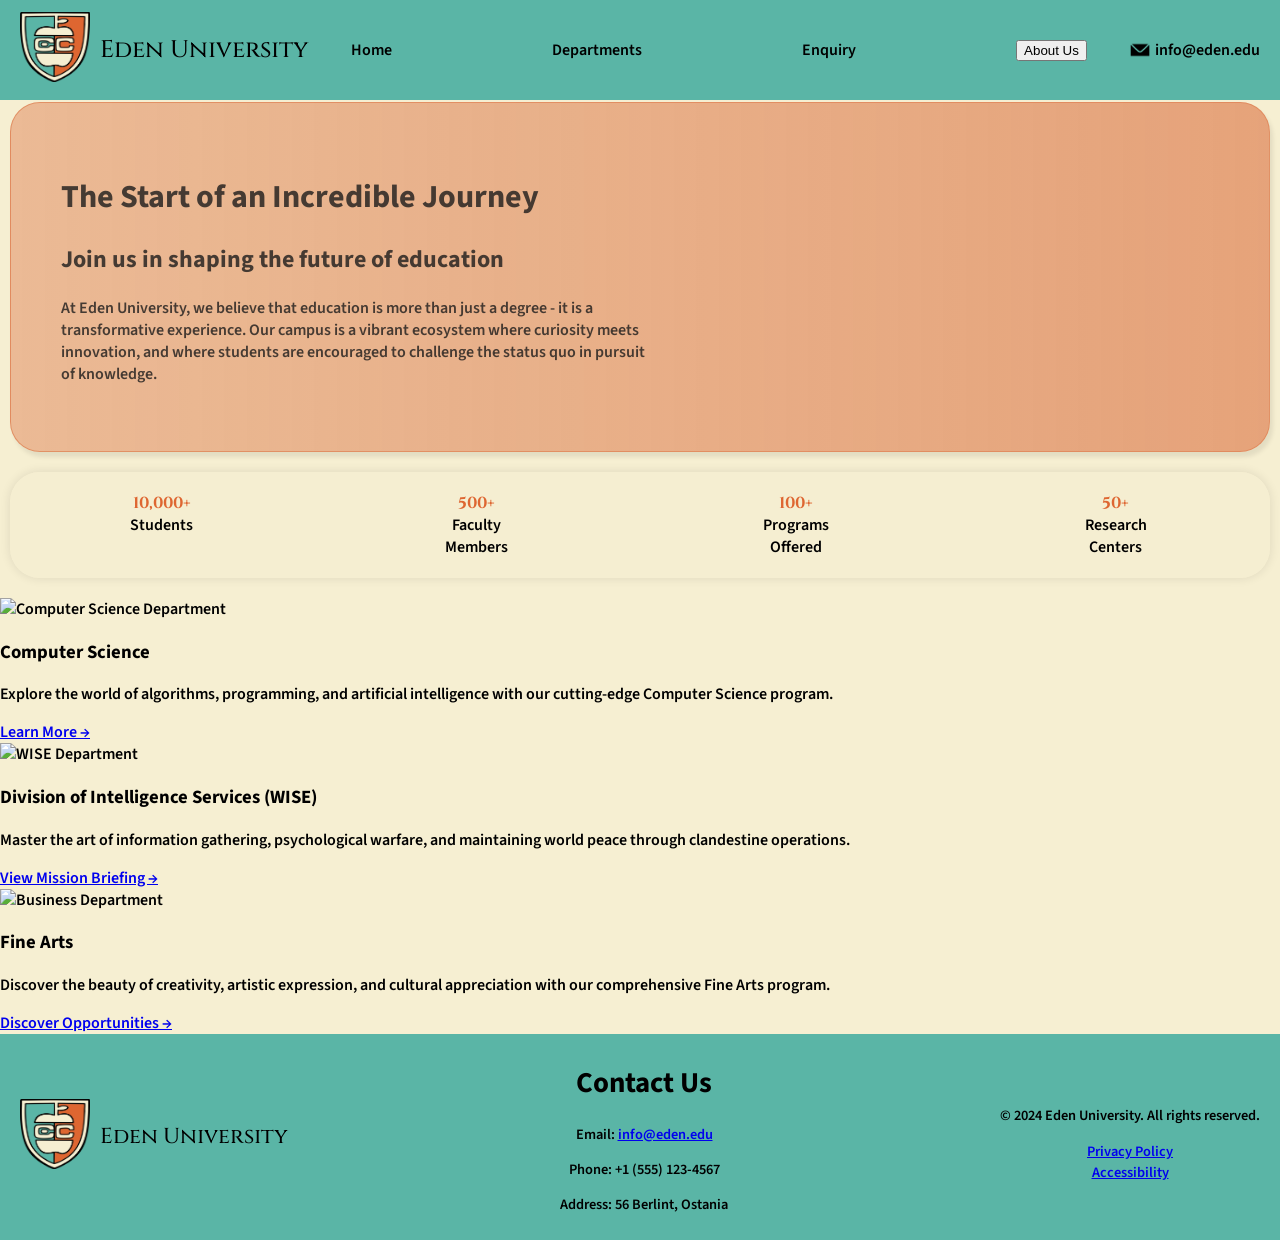
==== index.html @ e1a034c8 "Footer styles started" ====
<!DOCTYPE html>
<html lang="en">
<head>
    <meta charset="UTF-8">
    <meta name="viewport" content="width=device-width, initial-scale=1.0">
    <link rel="stylesheet" href="styles/global.css">
    <link rel="stylesheet" href="styles/home.css">
    <title>Eden University</title>
</head>
<body>
    <nav>
        <div class="logo-container">
            <a href="index.html">
                <img src="assets/logo.png" alt="Eden University Logo" class="logo">
            </a>
            <p class="university-name">Eden University</p>
        </div>
        <ul class="nav-links">
            <li><a href="index.html">Home</a></li>
            <li><a href="departments.html" target="_blank">Departments</a></li>
            <li><a href="enquiry.html" target="_blank">Enquiry</a></li>
            <li><button id="nav-about-us">About Us</button></li>
        </ul>
        <div class="email-info">
            <img src="assets/email.png" alt="Email Icon" class="email-icon">
            <a href="mailto:info@eden.edu">info@eden.edu</a>
        </div>
    </nav>
    <main>
            <header>
            <h1>The Start of an <span id="incredible-journey">Incredible Journey</span></h1>
            <h2>Join us in shaping the future of education</h2>
            <p>At Eden University, we believe that education is more than just a 
                degree - it is a transformative experience. Our campus is a vibrant 
                ecosystem where curiosity meets innovation, and where students are 
                encouraged to challenge the status quo in pursuit of knowledge.</p>
        </header>
        
        <ul class="statistics">
            <li><strong>10,000+</strong><br> Students</li>
            <li><strong>500+</strong><br> Faculty Members</li>
            <li><strong>100+</strong><br> Programs Offered</li>
            <li><strong>50+</strong><br> Research Centers</li>
        </ul>
        
        <article id="department-cards">
            <div class="card">
                <img scr="https://via.placeholder.com/300x200" alt="Computer Science Department">
                <div class="card-content">
                    <h3>Computer Science</h3>
                    <p>Explore the world of algorithms, programming, and artificial intelligence with our cutting-edge Computer Science program.</p>
                    <a href="departments.html#computer-science" target="_blank">Learn More &rarr;</a>
                </div>
            </div>
            <div class="card">
                <img src="https://via.placeholder.com/300x200" alt="WISE Department">
                <div class="card-content">
                    <h3>Division of Intelligence Services (WISE)</h3>
                    <p>Master the art of information gathering, psychological warfare, and maintaining world peace through clandestine operations.</p>
                    <a href="departments.html#wise" target="_blank">View Mission Briefing &rarr;</a>
                </div>
            </div>
            <div class="card">
                <img src="https://via.placeholder.com/300x200" alt="Business Department">
                <div class="card-content">
                    <h3>Fine Arts</h3>
                    <p>Discover the beauty of creativity, artistic expression, and cultural appreciation with our comprehensive Fine Arts program.</p>
                    <a href="departments.html#fine-arts" target="_blank">Discover Opportunities &rarr;</a>
                </div>
            </div>
        </article>
    </main>
    <footer>
        <div class="footer-top">
            <a href="index.html">
                <img src="assets/logo.png" alt="Eden University Logo" class="logo">
            </a>
            <p class="university-name">Eden <span class="university-highlight">University</span></p>
            
        </div>
        <div class="contact-info">
            <h1>Contact Us</h1>
            <p>Email: <a href="mailto:info@eden.edu">info@eden.edu</a></p>
            <p>Phone: +1 (555) 123-4567</p>
            <p>Address: 56 Berlint, Ostania</p>
        </div>
        <div class="footer-bottom">
            <p>&copy; 2024 Eden University. All rights reserved.</p>
            <privacy-policy><a href="privacy.html" target="_blank">Privacy Policy</a></privacy-policy>
            <a href="accessibility.html" target="_blank">Accessibility</a>
        </div>
    </footer>
</body>
</html>
---- styles/global.css ----
/* This file will mainly contain global styles fo things such as the navigation bar, 
footer, and any other elements that are used across multiple pages of the website. */

@import url('https://fonts.googleapis.com/css2?family=Cinzel:wght@400..900&family=Playfair+Display:ital,wght@0,400..900;1,400..900&family=Source+Sans+3:ital,wght@0,200..900;1,200..900&display=swap');
:root { /* This is where we define our CSS variables for consistent theming across the website */
    --bg-color: #f6efd2;
    --primary-teal: #5ab5a6;
    --accent-orange: #de6631;
    --text-color: black;
    --white: white;
    --font-headings-playfair: 'Playfair Display', serif;
    --font-headings-cinzel: 'Cinzel', serif;
    --font-body: 'Source Sans 3', sans-serif;
}

body { /* Global styles for the body of the website */
    background-color: var(--bg-color);
    font-family: var(--font-body);
    margin: 0;
    padding: 0;
    font-weight: 600;
}

nav { /* Styles for the navigation bar */
    display: flex;
    background-color: var(--primary-teal);
    color: var(--text-color);
    padding: 10px 20px;
    align-items: center;
    justify-content: space-between;

}

.logo-container { 
    display: flex;
    align-items: center;
    gap: 10px;
}

.logo {
    width: 70px;
    height: 70px;
}

.university-name {
    font-family: var(--font-headings-cinzel);
    font-size: 1.5em;
    color: var(--text-color);
    font-weight: 490;
    align-items: flex-start;
}

.nav-links {
    list-style-type: none;
    display: flex;
    gap: 160px;
    align-items: center;
    margin: 0;
    padding: 0;
}

.nav-links li a:hover {
    text-shadow: 0 0 8px rgba(0, 0, 0, 0.359);
}

.email-info a:hover {
    text-shadow: 0 0 8px rgba(0, 0, 0, 0.359);
}

.email-info {
    display: flex;
    align-items: center;
    gap: 5px;
}

.email-info img {
    width: 20px;
    height: 20px;
}

.nav-links a, .email-info a {
    text-decoration: none;
    color: var(--text-color);
    transition: text-shadow 0.3s ease;
}

footer {
    display: flex;
    background-color: var(--primary-teal);
    color: var(--text-color);
    text-align: center;
    padding: 10px 20px; 
    font-family: var(--font-body);
    font-size: 0.9em;
    justify-content: space-between;
    align-items: center; 
}

.footer-top {
    display: flex;
    align-items: center;
    justify-content: center;
    gap: 10px;
    
}



.contact-info {
    margin: 0;
    padding: 0;
}
.footer-bottom {
    display: flex;
    flex-direction: column;
    align-items: center;
    justify-content: center;
    margin: 0;
    padding: 0;
}
---- styles/home.css ----
header { /* Styles for the header section of the website */
    background-image: linear-gradient(to left, rgba(223, 133, 88, 0.721), rgba(223, 133, 88, 0.5));
    color: #1a1a1acb;
    margin: 2px 10px;
    padding: 50px;
    border-radius: 30px;
    border: 0.5px solid rgba(223, 133, 88, 0.778);
    box-shadow: 3px 5px 4px rgba(0, 0, 0, 0.08);
}

header p { /* Header paragraph line breaks */
    max-width: 600px;
}

.statistics { /* Styles for the statistics section of the website */
    display: flex;
    gap: 50px;
    margin: 20px 10px;
    padding: 20px;
    border-radius: 30px;
    box-shadow: 0 0 10px 1.5px rgba(0, 0, 0, 0.08);
    justify-content: space-between;
    background-color: #f6efd2b8;
}

.statistics li { /* Styles for the individual statistics items */
    list-style-type: none;
    display: flex-start;
    align-items: center;
    gap: 10px;
    text-align: center;
    padding: 0 100px;
}

.statistics li strong { /* Styles for the bolded numbers in the statistics section */
    font-family: var(--font-headings-cinzel);
    color: var(--accent-orange);
    align-items: center;
    justify-content: center;
}
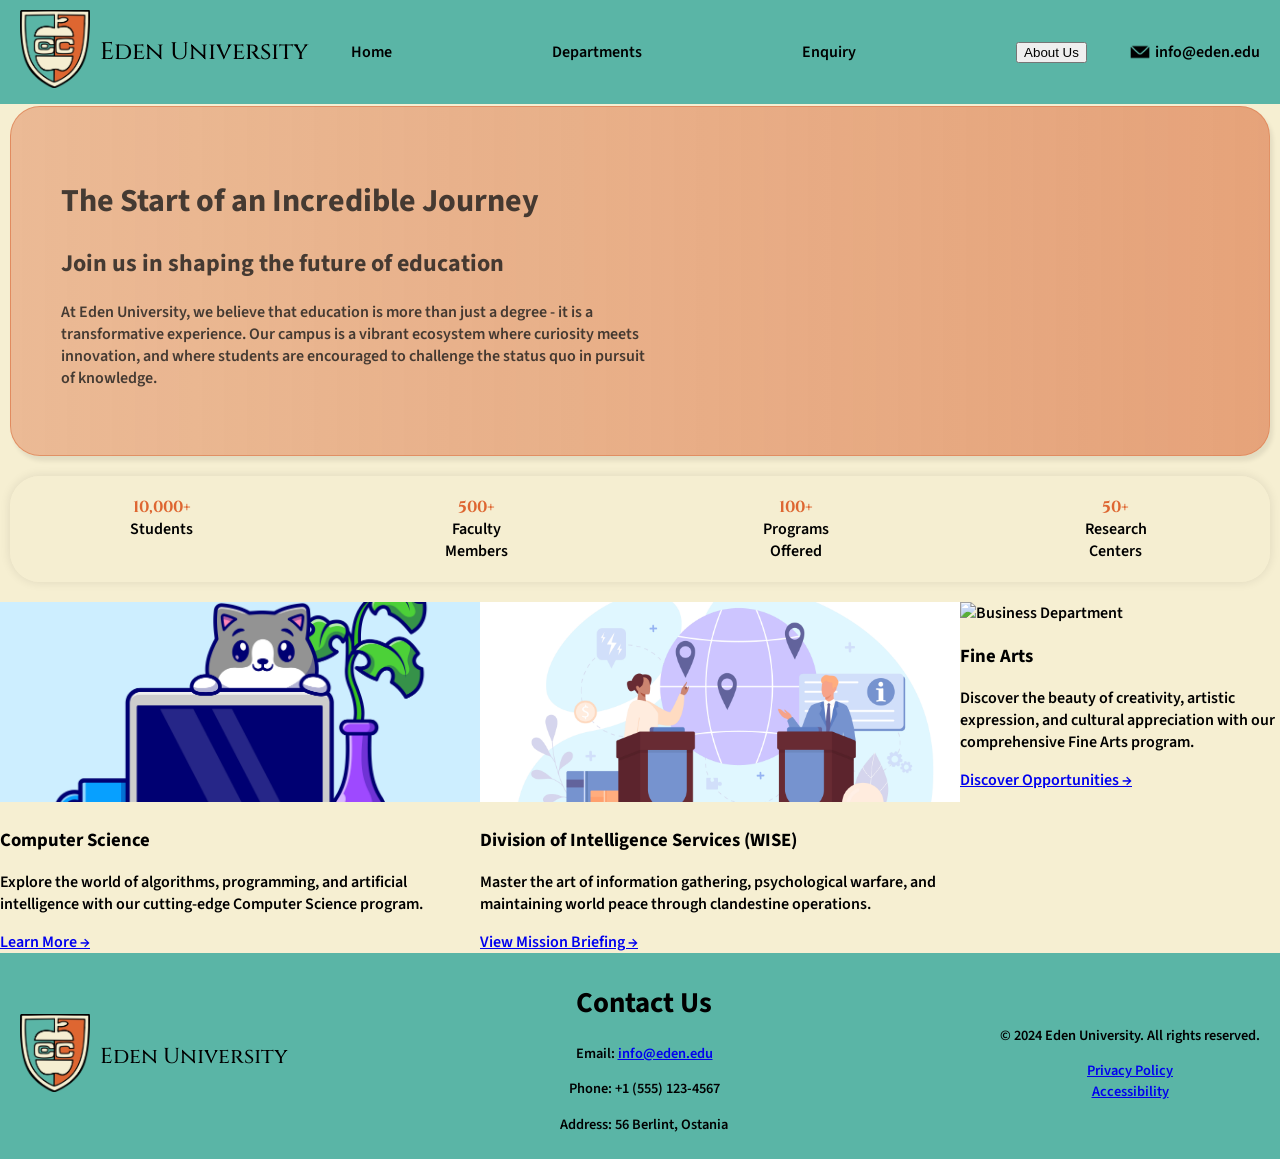
==== commit 0164e2ae: "Dept cards css started" ====
--- a/index.html
+++ b/index.html
@@ -45,7 +45,7 @@
         
         <article id="department-cards">
             <div class="card">
-                <img scr="https://via.placeholder.com/300x200" alt="Computer Science Department">
+                <img src="assets/cs.jpg" alt="Computer Science Department">
                 <div class="card-content">
                     <h3>Computer Science</h3>
                     <p>Explore the world of algorithms, programming, and artificial intelligence with our cutting-edge Computer Science program.</p>
@@ -53,7 +53,7 @@
                 </div>
             </div>
             <div class="card">
-                <img src="https://via.placeholder.com/300x200" alt="WISE Department">
+                <img src="assets/wise.jpg" alt="WISE Department">
                 <div class="card-content">
                     <h3>Division of Intelligence Services (WISE)</h3>
                     <p>Master the art of information gathering, psychological warfare, and maintaining world peace through clandestine operations.</p>
@@ -61,7 +61,7 @@
                 </div>
             </div>
             <div class="card">
-                <img src="https://via.placeholder.com/300x200" alt="Business Department">
+                <img src="assets/fine-arts.jpg" alt="Business Department">
                 <div class="card-content">
                     <h3>Fine Arts</h3>
                     <p>Discover the beauty of creativity, artistic expression, and cultural appreciation with our comprehensive Fine Arts program.</p>
--- a/styles/global.css
+++ b/styles/global.css
@@ -39,7 +39,7 @@
 
 .logo {
     width: 70px;
-    height: 70px;
+    height: 78px;
 }
 
 .university-name {
@@ -104,12 +104,11 @@
     
 }
 
-
-
 .contact-info {
     margin: 0;
     padding: 0;
 }
+
 .footer-bottom {
     display: flex;
     flex-direction: column;
--- a/styles/home.css
+++ b/styles/home.css
@@ -1,4 +1,4 @@
-header { /* Styles for the header section of the website */
+header { /*Styles for the header section of the website*/
     background-image: linear-gradient(to left, rgba(223, 133, 88, 0.721), rgba(223, 133, 88, 0.5));
     color: #1a1a1acb;
     margin: 2px 10px;
@@ -8,11 +8,11 @@
     box-shadow: 3px 5px 4px rgba(0, 0, 0, 0.08);
 }
 
-header p { /* Header paragraph line breaks */
+header p { /*Header paragraph line breaks*/
     max-width: 600px;
 }
 
-.statistics { /* Styles for the statistics section of the website */
+.statistics { /*Styles for the statistics section of the website*/
     display: flex;
     gap: 50px;
     margin: 20px 10px;
@@ -23,7 +23,7 @@
     background-color: #f6efd2b8;
 }
 
-.statistics li { /* Styles for the individual statistics items */
+.statistics li { /*Styles for the individual statistics items*/
     list-style-type: none;
     display: flex-start;
     align-items: center;
@@ -32,9 +32,20 @@
     padding: 0 100px;
 }
 
-.statistics li strong { /* Styles for the bolded numbers in the statistics section */
+.statistics li strong { /*Styles for the bolded numbers in the statistics section*/
     font-family: var(--font-headings-cinzel);
     color: var(--accent-orange);
     align-items: center;
     justify-content: center;
-}+    border: #1a1a1acb 3px;
+}
+
+#department-cards {
+    display: flex;
+}
+
+.card img {
+    width: 480px;
+    height: 200px;
+    object-fit: cover;
+}
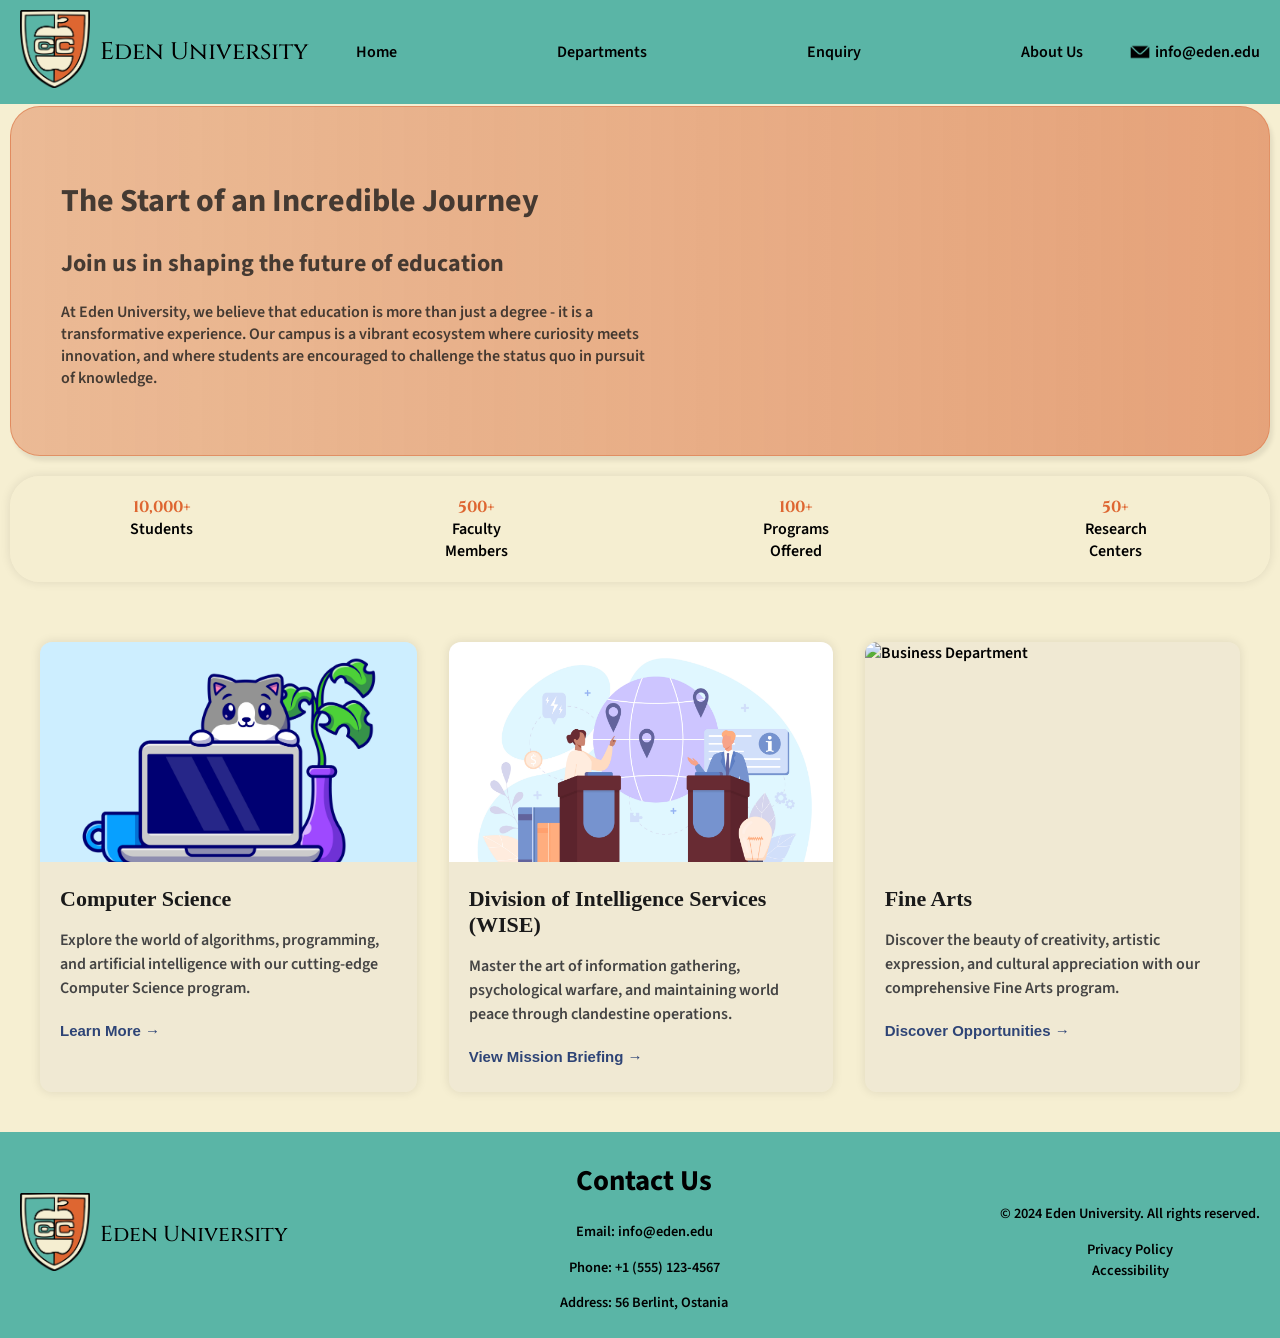
==== commit 60f3623b: "Smooth scroll and scroll margins created" ====
--- a/index.html
+++ b/index.html
@@ -5,6 +5,11 @@
     <meta name="viewport" content="width=device-width, initial-scale=1.0">
     <link rel="stylesheet" href="styles/global.css">
     <link rel="stylesheet" href="styles/home.css">
+    <style>
+        #department-cards {
+            scroll-margin-top: 80px;
+        }
+    </style>
     <title>Eden University</title>
 </head>
 <body>
@@ -19,7 +24,7 @@
             <li><a href="index.html">Home</a></li>
             <li><a href="departments.html" target="_blank">Departments</a></li>
             <li><a href="enquiry.html" target="_blank">Enquiry</a></li>
-            <li><button id="nav-about-us">About Us</button></li>
+            <li><a id="nav-about-us" href="#department-cards">About Us</a></li>
         </ul>
         <div class="email-info">
             <img src="assets/email.png" alt="Email Icon" class="email-icon">
--- a/styles/global.css
+++ b/styles/global.css
@@ -13,6 +13,10 @@
     --font-body: 'Source Sans 3', sans-serif;
 }
 
+html {
+    scroll-behavior: smooth;
+}
+
 body { /* Global styles for the body of the website */
     background-color: var(--bg-color);
     font-family: var(--font-body);
@@ -22,6 +26,9 @@
 }
 
 nav { /* Styles for the navigation bar */
+    position: sticky;
+    top: 0;
+    z-index: 1000;
     display: flex;
     background-color: var(--primary-teal);
     color: var(--text-color);
@@ -60,7 +67,7 @@
 }
 
 .nav-links li a:hover {
-    text-shadow: 0 0 8px rgba(0, 0, 0, 0.359);
+    text-shadow: 0 0 4px rgba(0, 0, 0, 0.197);
 }
 
 .email-info a:hover {
@@ -118,3 +125,11 @@
     padding: 0;
 }
 
+footer a {
+    color: var(--text-color);
+    text-decoration: none;
+}
+
+footer a:hover {
+    text-shadow: 0 0 4px rgba(0, 0, 0, 0.197);
+}
--- a/styles/home.css
+++ b/styles/home.css
@@ -1,3 +1,15 @@
+@import url('https://fonts.googleapis.com/css2?family=Cinzel:wght@400..900&family=Playfair+Display:ital,wght@0,400..900;1,400..900&family=Source+Sans+3:ital,wght@0,200..900;1,200..900&display=swap');
+:root { /* This is where we define our CSS variables for consistent theming across the website */
+    --bg-color: #f6efd2;
+    --primary-teal: #5ab5a6;
+    --accent-orange: #de6631;
+    --text-color: black;
+    --white: white;
+    --font-headings-playfair: 'Playfair Display', serif;
+    --font-headings-cinzel: 'Cinzel', serif;
+    --font-body: 'Source Sans 3', sans-serif;
+}
+
 header { /*Styles for the header section of the website*/
     background-image: linear-gradient(to left, rgba(223, 133, 88, 0.721), rgba(223, 133, 88, 0.5));
     color: #1a1a1acb;
@@ -42,10 +54,59 @@
 
 #department-cards {
     display: flex;
+    justify-content: center;
+    gap: 32px;
+    padding: 40px;     
 }
 
-.card img {
-    width: 480px;
-    height: 200px;
+.card { /*Individual Card Styling*/
+    min-width: 300px;
+    max-width: 400px;
+    border-radius: 12px;
+    overflow: hidden;
+    display: flex;
+    flex-direction: column;
+    background-color: rgba(227, 224, 213, 0.376);
+    box-shadow: 0 0 10px 1.5px rgba(0, 0, 0, 0.08);
+    
+}
+
+.card img { /*Image Styling*/
+    width: 100%;
+    height: 220px;
     object-fit: cover;
 }
+
+.card-content {
+    padding: 24px 20px; 
+}
+
+.card-content h3 {
+    font-family: var(--font-headings-playfair);
+    font-size: 22px;
+    margin: 0px 0px 12px 0px;
+    color: #1a1a1a;
+}
+
+.card-content p {
+    font-family: var(--font-body); 
+    font-size: 16px;
+    line-height: 24px;
+    color: #444444;
+    margin-bottom: 20px;
+}
+
+.card-content a {
+    font-family: Arial, sans-serif;
+    color: #2E4476;
+    text-decoration: none;
+    font-weight: 600;
+    font-size: 15px;
+    transition: color 0.2s ease;
+}
+
+.card-content a:hover {
+    color: #1a1a1a;
+    text-decoration: none;
+    text-shadow:  0 0 4px #4b4b4b22;
+}
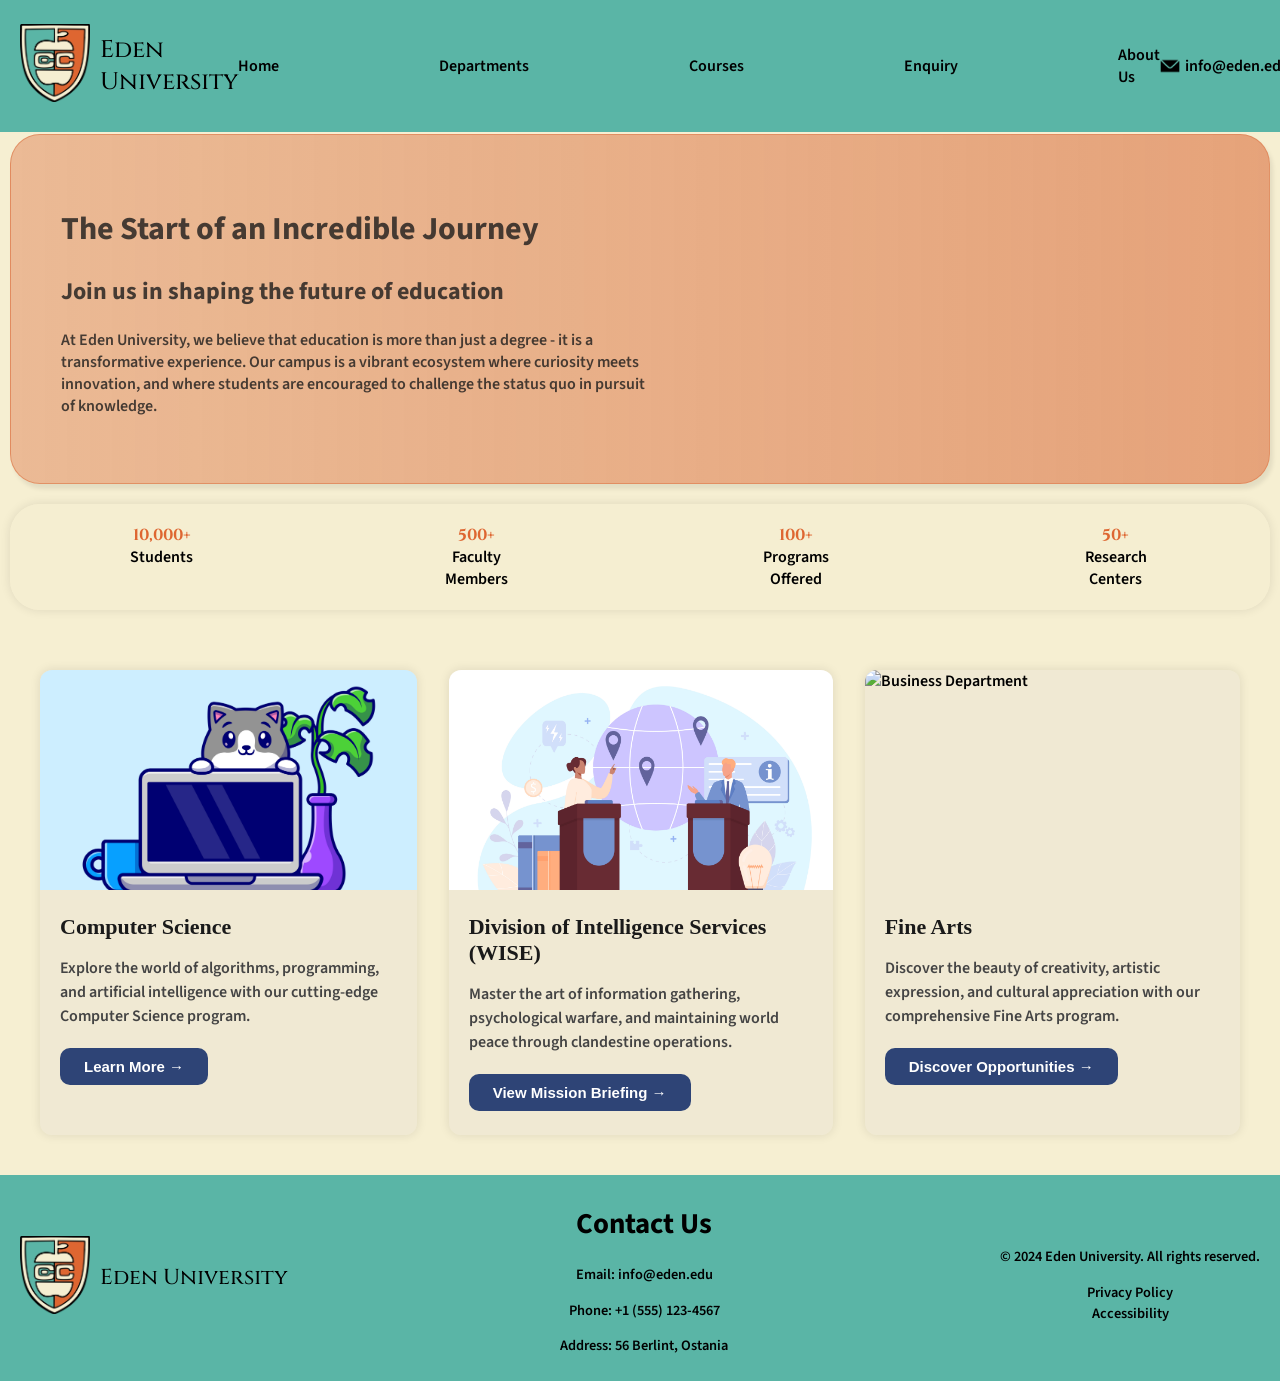
==== commit 5073ad91: "Add Courses page and update navigation links" ====
--- a/index.html
+++ b/index.html
@@ -2,7 +2,8 @@
 <html lang="en">
 <head>
     <meta charset="UTF-8">
-    <meta name="viewport" content="width=device-width, initial-scale=1.0">
+    <meta name="viewport" content="width=device-width, initial-scale=1.0">    
+    <link rel="icon" href="assets/favicon.ico" type="image/x-icon">
     <link rel="stylesheet" href="styles/global.css">
     <link rel="stylesheet" href="styles/home.css">
     <style>
@@ -23,6 +24,7 @@
         <ul class="nav-links">
             <li><a href="index.html">Home</a></li>
             <li><a href="departments.html" target="_blank">Departments</a></li>
+            <li><a href="course.html" target="_blank">Courses</a>
             <li><a href="enquiry.html" target="_blank">Enquiry</a></li>
             <li><a id="nav-about-us" href="#department-cards">About Us</a></li>
         </ul>
--- a/styles/home.css
+++ b/styles/home.css
@@ -98,15 +98,23 @@
 
 .card-content a {
     font-family: Arial, sans-serif;
-    color: #2E4476;
-    text-decoration: none;
     font-weight: 600;
     font-size: 15px;
-    transition: color 0.2s ease;
+    text-decoration: none;
+    
+    display: inline-block;
+    padding: 10px 24px;
+    background-color: #2E4476;
+    color: #ffffff;
+    border-radius: 10px; 
+    border: none;
+    transition: background-color 0.2s ease, transform 0.2s ease;
 }
 
 .card-content a:hover {
-    color: #1a1a1a;
+    background-color: #1a1a1a;
+    color: #ffffff;
     text-decoration: none;
-    text-shadow:  0 0 4px #4b4b4b22;
+    text-shadow: 0 0 4px #4b4b4b22;
+    transform: translateY(-2px); 
 }
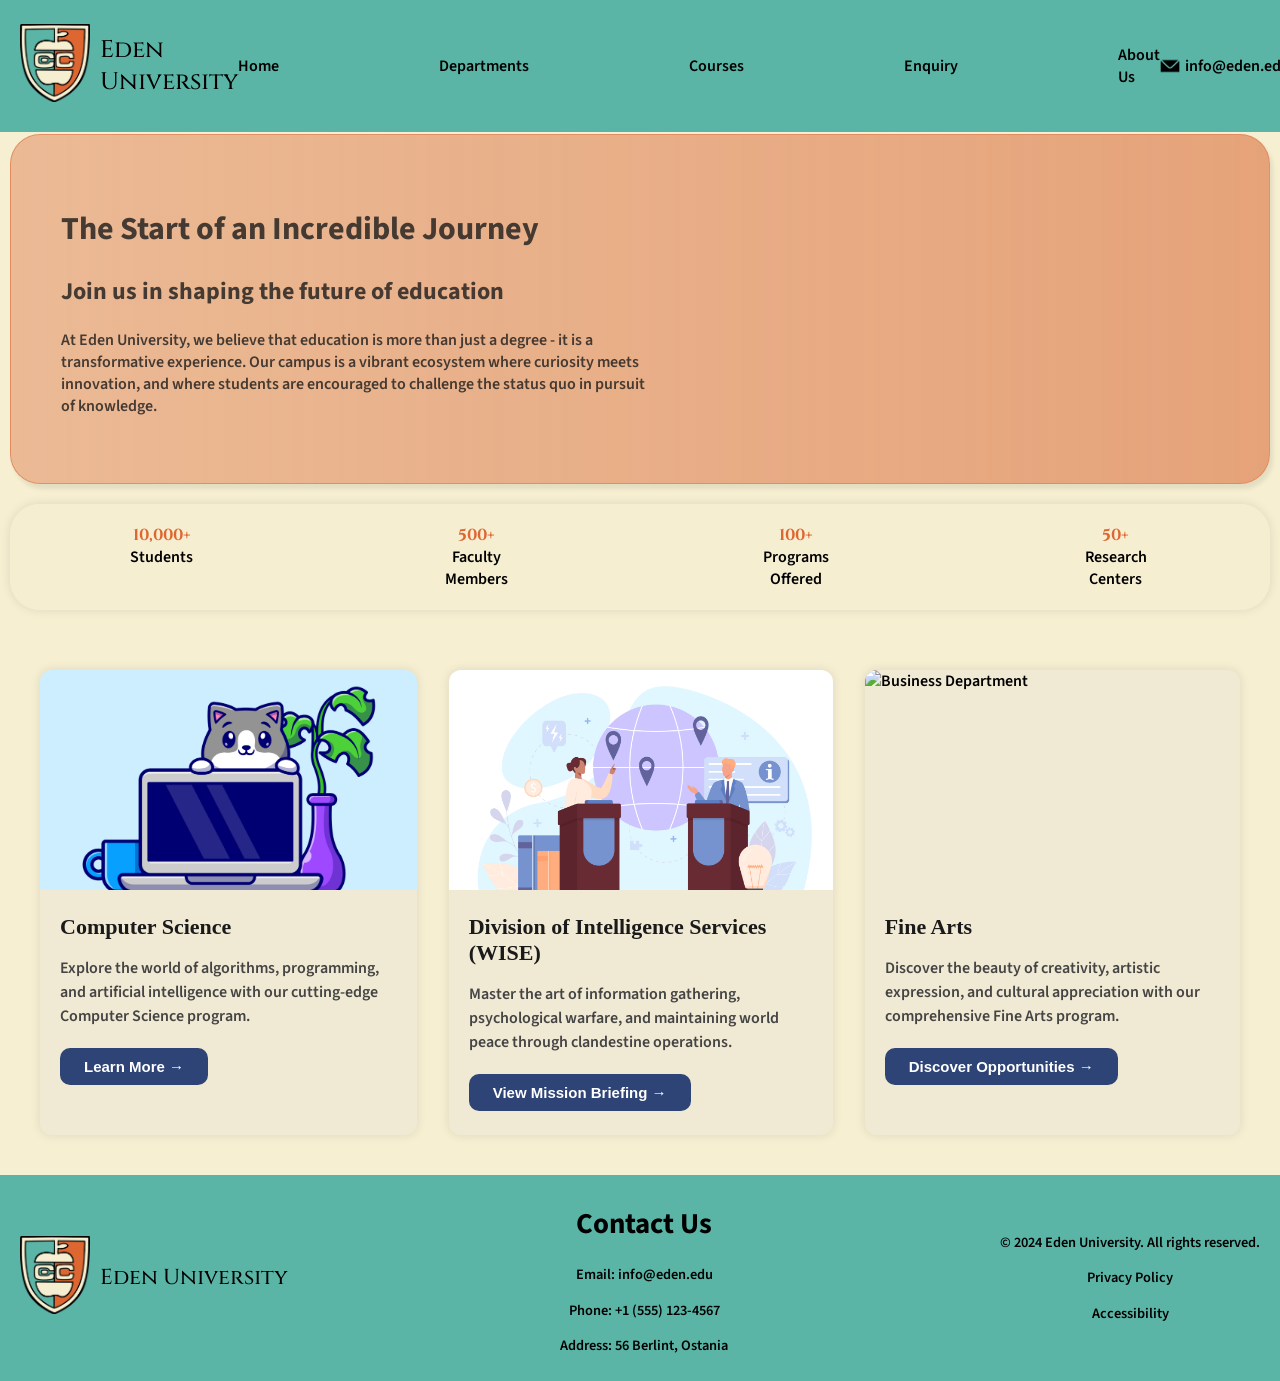
==== commit e8635ae4: "Footer links fixed" ====
--- a/index.html
+++ b/index.html
@@ -24,7 +24,7 @@
         <ul class="nav-links">
             <li><a href="index.html">Home</a></li>
             <li><a href="departments.html" target="_blank">Departments</a></li>
-            <li><a href="course.html" target="_blank">Courses</a>
+            <li><a href="courses.html" target="_blank">Courses</a>
             <li><a href="enquiry.html" target="_blank">Enquiry</a></li>
             <li><a id="nav-about-us" href="#department-cards">About Us</a></li>
         </ul>
@@ -93,8 +93,8 @@
         </div>
         <div class="footer-bottom">
             <p>&copy; 2024 Eden University. All rights reserved.</p>
-            <privacy-policy><a href="privacy.html" target="_blank">Privacy Policy</a></privacy-policy>
-            <a href="accessibility.html" target="_blank">Accessibility</a>
+            <privacy-policy>Privacy Policy</privacy-policy>
+            <p>Accessibility</p>
         </div>
     </footer>
 </body>
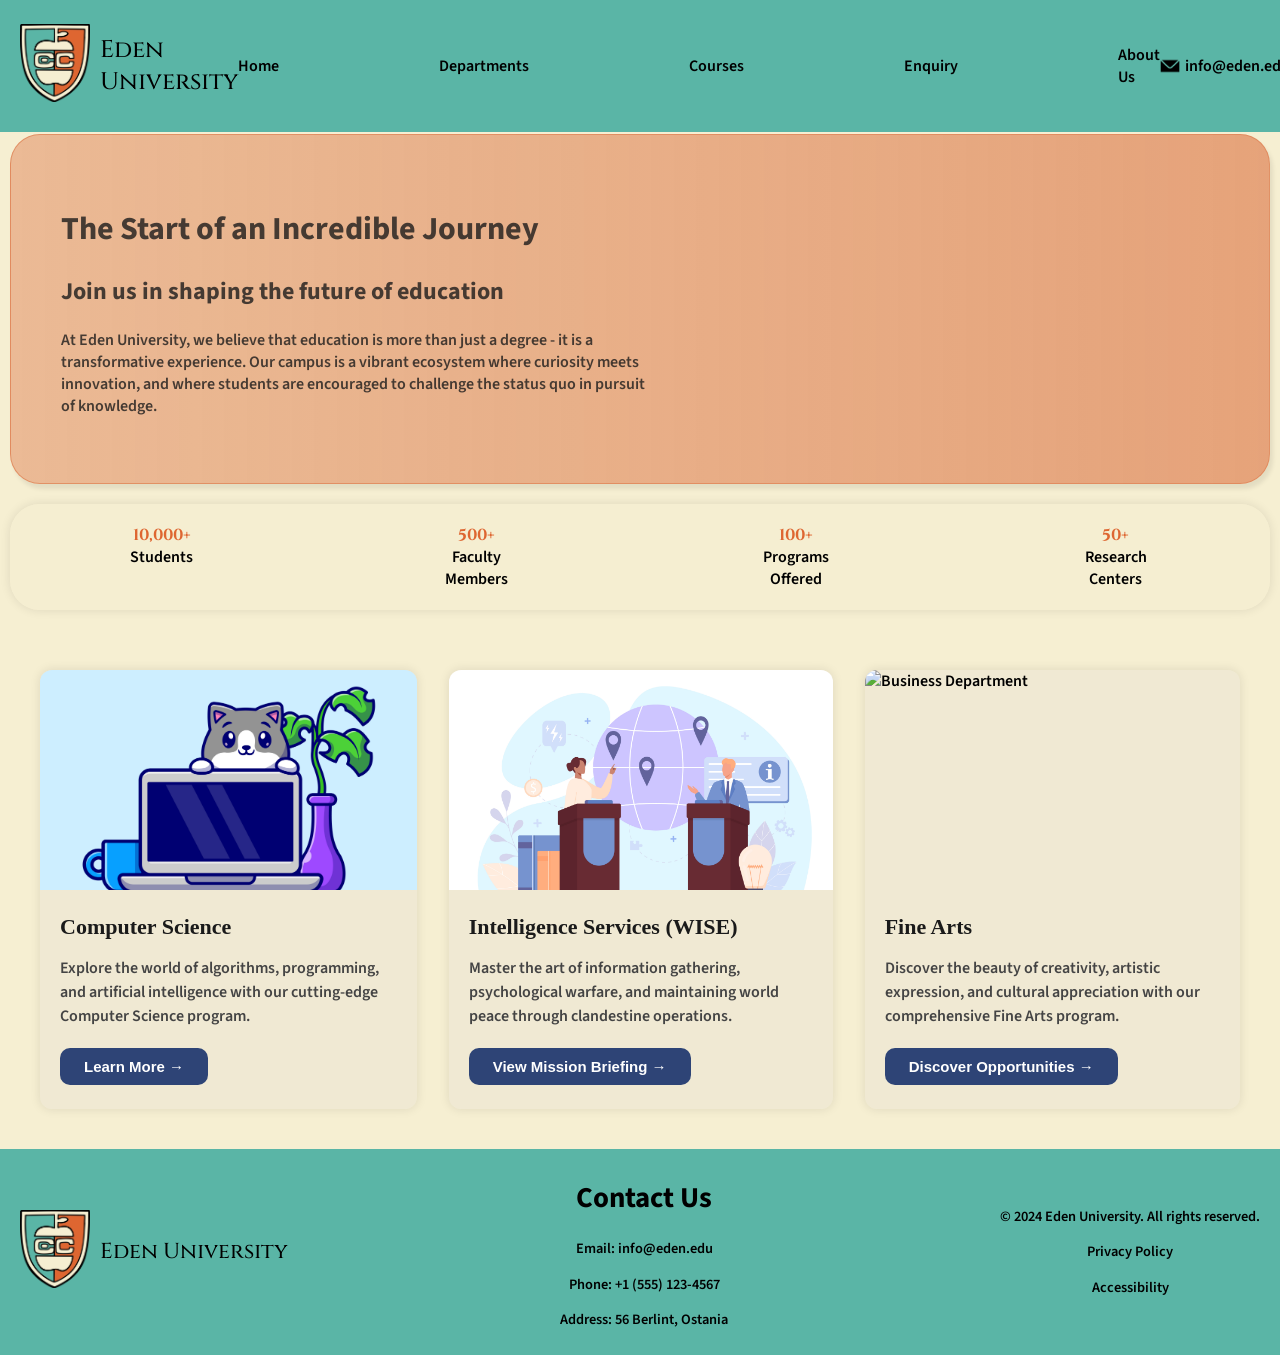
==== commit b0c7c897: "WISE Title fixes" ====
--- a/index.html
+++ b/index.html
@@ -62,7 +62,7 @@
             <div class="card">
                 <img src="assets/wise.jpg" alt="WISE Department">
                 <div class="card-content">
-                    <h3>Division of Intelligence Services (WISE)</h3>
+                    <h3>Intelligence Services (WISE)</h3>
                     <p>Master the art of information gathering, psychological warfare, and maintaining world peace through clandestine operations.</p>
                     <a href="departments.html#wise" target="_blank">View Mission Briefing &rarr;</a>
                 </div>
